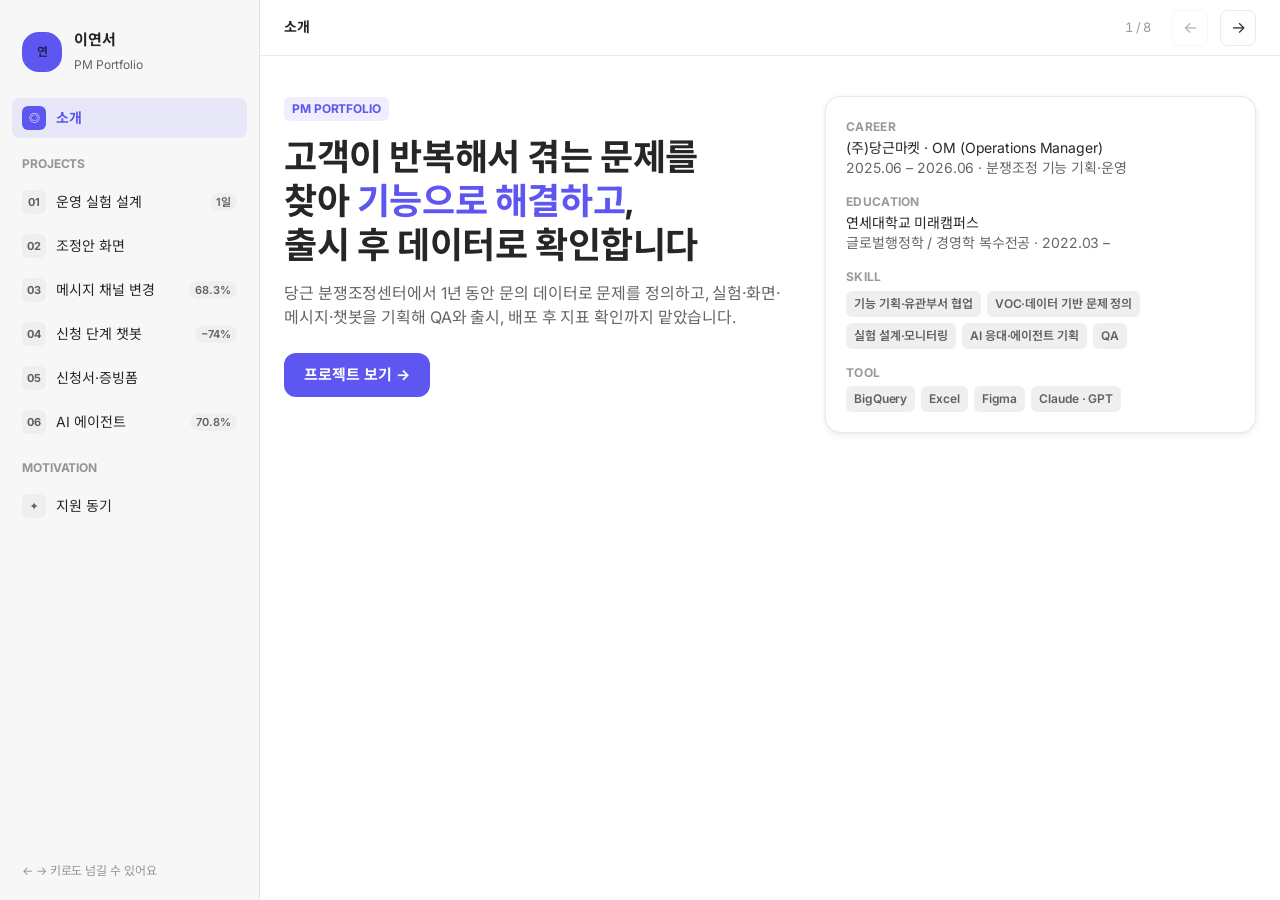
==== channeltalk/index.html @ 68625b99 "Add Channel Talk PMA portfolio page Co-Authored-By: Claude Opus 5.5 <noreply@anthropic.com>" ====
<!doctype html>
<html lang="ko">
<head>
<meta charset="utf-8">
<meta name="viewport" content="width=device-width, initial-scale=1, viewport-fit=cover">
<meta name="robots" content="noindex, nofollow">
<meta name="description" content="이연서 PM 포트폴리오 · 채널톡 Product Manager Assistant 지원">
<style>:root{padding-top:env(safe-area-inset-top,0px);padding-bottom:env(safe-area-inset-bottom,0px)}body{margin:0}img{max-width:100%}[hidden]{display:none!important}</style>
<title>이연서 PM 포트폴리오</title>
<link rel="preconnect" href="https://fonts.googleapis.com">
<link rel="preconnect" href="https://fonts.gstatic.com" crossorigin>
<link rel="stylesheet" href="https://fonts.googleapis.com/css2?family=Inter:wght@400;600;700&family=Noto+Sans+KR:wght@400;500;700&display=swap">
<style>
/* Layout: desk-style app shell (sidebar + page view), tokens follow Channel Talk's open-source Bezier design system. One page per project, routed by hash. */
:root{
  --bg-lounge:#F7F7F8; --bg-white:#FFFFFF; --bg-lightest:#00000008; --bg-lighter:#0000000D; --bg-grey:#EFEFF0;
  --txt-darkest:#000000D9; --txt-dark:#00000099; --txt-light:#00000066; --line:#00000014;
  --blue:#5E56F0; --blue-dark:#4E40C9; --blue-lightest:#5E56F01A; --blue-light:#5E56F033;
  --green:#31A552; --green-lightest:#31A5521A; --red:#E94E58; --red-lightest:#E94E581A; --orange:#F4800B;
  --ev2:0 0 2px #0000000D, 0 2px 6px #00000014; --ev3:0 0 2px #0000000D, 0 4px 12px #00000026; --ev5:0 0 2px #0000000D, 0 6px 40px #0000004D;
  --font:Inter,"Noto Sans KR",-apple-system,BlinkMacSystemFont,"Helvetica Neue","Segoe UI",system-ui,sans-serif;
  --r8:8px; --r12:12px; --r16:16px; --r20:20px;
}
@media (prefers-color-scheme: dark){:root:not([data-theme="light"]){
  --bg-lounge:#1B1B1E; --bg-white:#242428; --bg-lightest:#FFFFFF0D; --bg-lighter:#FFFFFF14; --bg-grey:#313234;
  --txt-darkest:#FFFFFFCC; --txt-dark:#FFFFFF99; --txt-light:#FFFFFF66; --line:#FFFFFF14;
  --blue:#6687FF; --blue-dark:#5E56F0; --blue-lightest:#6687FF1F; --blue-light:#6687FF33;
  --green-lightest:#31A55226; --red-lightest:#E94E5826;
  --ev2:0 0 2px #00000014, 0 2px 6px #00000026; --ev3:0 0 2px #00000014, 0 4px 12px #00000033; --ev5:0 0 2px #00000014, 0 6px 40px #00000099; color-scheme:dark}}
:root[data-theme="dark"]{
  --bg-lounge:#1B1B1E; --bg-white:#242428; --bg-lightest:#FFFFFF0D; --bg-lighter:#FFFFFF14; --bg-grey:#313234;
  --txt-darkest:#FFFFFFCC; --txt-dark:#FFFFFF99; --txt-light:#FFFFFF66; --line:#FFFFFF14;
  --blue:#6687FF; --blue-dark:#5E56F0; --blue-lightest:#6687FF1F; --blue-light:#6687FF33;
  --green-lightest:#31A55226; --red-lightest:#E94E5826;
  --ev2:0 0 2px #00000014, 0 2px 6px #00000026; --ev3:0 0 2px #00000014, 0 4px 12px #00000033; --ev5:0 0 2px #00000014, 0 6px 40px #00000099; color-scheme:dark}

*{box-sizing:border-box}
html,body{height:100%}
body{background:var(--bg-lounge);color:var(--txt-darkest);font-family:var(--font);font-size:15px;line-height:1.6;letter-spacing:-0.1px;word-break:keep-all;overflow-wrap:break-word}
h1,h2,h3,h4,p{margin:0}
h1,h2,h3{letter-spacing:-0.4px;text-wrap:balance}
img{display:block;max-width:100%;height:auto}
button{font:inherit;color:inherit}
a{color:var(--blue)}
:focus-visible{outline:2px solid var(--blue);outline-offset:2px}

/* ── shell ── */
.app{display:grid;grid-template-columns:260px minmax(0,1fr);height:100%}
.side{display:flex;flex-direction:column;gap:4px;padding:20px 12px;padding-left:max(12px,env(safe-area-inset-left,0px));border-right:1px solid var(--line);overflow-y:auto;background:var(--bg-lounge)}
.me{display:flex;gap:12px;align-items:center;padding:8px 10px 18px}
.avatar{width:40px;height:40px;border-radius:42%;background:var(--blue);color:#fff;display:grid;place-items:center;font-weight:700;font-size:16px;flex:none}
.me b{display:block;font-size:15px}
.me span{font-size:12px;color:var(--txt-dark)}
.grp{font-size:12px;line-height:16px;color:var(--txt-light);font-weight:700;padding:14px 10px 6px}
.nav-btn{display:flex;align-items:center;gap:10px;width:100%;border:0;background:transparent;text-align:left;padding:8px 10px;border-radius:var(--r8);cursor:pointer;font-size:14px;line-height:18px;color:var(--txt-darkest)}
.nav-btn:hover{background:var(--bg-lighter)}
.nav-btn[aria-current="page"]{background:var(--blue-lightest);color:var(--blue);font-weight:700}
.nav-btn .ic{width:24px;height:24px;border-radius:6px;background:var(--bg-grey);display:grid;place-items:center;font-size:11px;font-weight:700;color:var(--txt-dark);flex:none}
.nav-btn[aria-current="page"] .ic{background:var(--blue);color:#fff}
.nav-btn .lbl{flex:1;min-width:0;white-space:nowrap;overflow:hidden;text-overflow:ellipsis}
.nav-btn .badge{font-size:11px;line-height:16px;padding:1px 6px;border-radius:99px;background:var(--bg-grey);color:var(--txt-dark);font-weight:600;white-space:nowrap}
.side .foot{margin-top:auto;padding:16px 10px 0;font-size:12px;color:var(--txt-light)}

.main{display:flex;flex-direction:column;min-width:0;height:100%}
.top{display:flex;align-items:center;gap:12px;height:56px;flex:none;padding-left:24px;padding-right:max(24px,env(safe-area-inset-right,0px));border-bottom:1px solid var(--line);background:var(--bg-white)}
.crumb{flex:1;min-width:0;font-size:14px;color:var(--txt-dark);white-space:nowrap;overflow:hidden;text-overflow:ellipsis}
.crumb b{color:var(--txt-darkest)}
.menu-btn{display:none}
.icon-btn{width:36px;height:36px;border-radius:var(--r8);border:1px solid var(--line);background:var(--bg-white);cursor:pointer;display:grid;place-items:center;font-size:16px}
.icon-btn:hover{background:var(--bg-lightest)}
.icon-btn:disabled{opacity:.35;cursor:default}
.icon-btn.menu-btn{display:none}
@media (max-width:960px){.icon-btn.menu-btn{display:grid}}
.pageno{font-size:13px;color:var(--txt-light);font-variant-numeric:tabular-nums;min-width:44px;text-align:center}
.view{flex:1;overflow-y:auto;background:var(--bg-white)}
.page{max-width:1040px;margin:0 auto;padding-block:40px 64px;padding-left:max(24px,env(safe-area-inset-left,0px));padding-right:max(24px,env(safe-area-inset-right,0px))}
.page[hidden]{display:none}
@media (prefers-reduced-motion:no-preference){.page.enter{animation:enter .28s ease both}@keyframes enter{from{transform:translateY(8px)}to{transform:none}}}

/* ── page parts ── */
.tag{display:inline-flex;align-items:center;gap:6px;font-size:12px;line-height:16px;font-weight:700;color:var(--blue);background:var(--blue-lightest);padding:4px 8px;border-radius:6px}
.p-title{font-size:30px;line-height:36px;font-weight:700;margin-top:12px}
.p-meta{margin-top:8px;font-size:14px;color:var(--txt-dark)}
.kpis{display:flex;gap:8px;flex-wrap:wrap;margin-top:20px}
.kpi{display:flex;align-items:baseline;gap:8px;padding:10px 14px;border-radius:var(--r12);background:var(--bg-lounge);border:1px solid var(--line)}
.kpi b{font-size:22px;line-height:28px;font-weight:700;font-variant-numeric:tabular-nums;letter-spacing:-0.4px}
.kpi span{font-size:13px;color:var(--txt-dark)}
.kpi.pri{background:var(--blue);border-color:transparent}
.kpi.pri b,.kpi.pri span{color:#fff}

.cols{display:grid;grid-template-columns:minmax(0,1fr) minmax(0,1fr);gap:24px;margin-top:32px;align-items:start}
.stack{display:flex;flex-direction:column;gap:12px;min-width:0}
.sticky{position:sticky;top:20px}
.card{background:var(--bg-white);border:1px solid var(--line);border-radius:var(--r16);padding:20px;box-shadow:var(--ev2)}
.card .k{display:inline-block;font-size:11px;line-height:16px;font-weight:700;letter-spacing:.4px;padding:2px 6px;border-radius:4px;margin-bottom:10px}
.k.why{background:var(--red-lightest);color:var(--red)}
.k.how{background:var(--blue-lightest);color:var(--blue)}
.k.res{background:var(--bg-grey);color:var(--txt-dark)}
.k.learn{background:var(--green-lightest);color:var(--green)}
.card h3{font-size:17px;line-height:24px;font-weight:700;margin-bottom:6px}
.card p{color:var(--txt-dark);font-size:15px;line-height:24px}
.card p + h3{margin-top:16px}
.card.learn{background:var(--green-lightest);border-color:transparent;box-shadow:none}
.card.learn p{color:var(--txt-darkest)}

.res-grid{display:grid;grid-template-columns:repeat(2,minmax(0,1fr));gap:10px}
.res{background:var(--bg-lounge);border-radius:var(--r12);padding:14px 16px;min-width:0}
.res b{display:block;font-size:22px;line-height:28px;font-weight:700;letter-spacing:-0.4px;font-variant-numeric:tabular-nums}
.res span{font-size:13px;color:var(--txt-dark)}
.meter{height:6px;border-radius:99px;background:var(--bg-grey);position:relative;margin-top:8px}
.meter i{position:absolute;inset:0 auto 0 0;border-radius:99px;background:var(--blue)}
.meter s{position:absolute;top:-3px;bottom:-3px;width:2px;background:var(--red)}

/* device + gallery */
.device{width:100%;background:#151517;border-radius:13%/6.2%;padding:2.6%;box-shadow:var(--ev3)}
.device .scr{border-radius:10.5%/4.85%;overflow:hidden;aspect-ratio:390/844;background:#fff}
.device .scr img{width:100%;height:100%;object-fit:cover;object-position:top}
.gallery{background:var(--bg-lounge);border-radius:var(--r20);padding:24px;border:1px solid var(--line)}
.g-view{max-width:250px;margin:0 auto}
.g-cap{text-align:center;margin-top:16px}
.g-cap b{display:block;font-size:15px}
.g-cap span{font-size:14px;color:var(--txt-dark)}
.dots{display:flex;justify-content:center;gap:6px;margin-top:14px}
.dots button{height:28px;padding:0 10px;border-radius:99px;border:1px solid var(--line);background:var(--bg-white);cursor:pointer;font-size:12px;font-weight:600;color:var(--txt-dark)}
.dots button[aria-pressed="true"]{background:var(--blue);border-color:transparent;color:#fff}

.seg{display:inline-flex;gap:2px;padding:3px;border-radius:var(--r12);background:var(--bg-grey)}
.seg button{border:0;background:transparent;padding:7px 14px;border-radius:9px;font-size:13px;font-weight:600;color:var(--txt-dark);cursor:pointer}
.seg button[aria-pressed="true"]{background:var(--bg-white);color:var(--txt-darkest);box-shadow:var(--ev2)}

.zoom{display:block;width:100%;border:1px solid var(--line);background:#fff;border-radius:var(--r16);padding:12px;cursor:zoom-in;position:relative;box-shadow:var(--ev2)}
.zoom img{border-radius:8px;width:100%}
.zoom .hint{position:absolute;right:12px;bottom:12px;font-size:12px;font-weight:600;background:#000000BF;color:#fff;padding:4px 10px;border-radius:99px}
.cap{font-size:13px;color:var(--txt-dark);margin-top:8px}
dialog.lb{border:0;padding:0;background:transparent;max-width:min(96vw,1600px);max-height:92vh}
dialog.lb::backdrop{background:#000000BF}
dialog.lb img{max-height:88vh;width:auto;border-radius:12px;background:#fff}
dialog.lb .close{position:fixed;top:calc(env(safe-area-inset-top,0px) + 16px);right:max(16px,env(safe-area-inset-right,0px));width:40px;height:40px;border-radius:50%;border:0;background:#fff;color:#000;font-size:18px;cursor:pointer}

/* home */
.hello{display:grid;grid-template-columns:minmax(0,1.2fr) minmax(0,1fr);gap:24px;align-items:start}
.hello h1{font-size:36px;line-height:44px;font-weight:700;margin-top:14px}
.hello h1 em{font-style:normal;color:var(--blue)}
.hello .lead{margin-top:14px;font-size:16px;line-height:24px;color:var(--txt-dark)}
.cta{display:inline-flex;align-items:center;gap:8px;margin-top:24px;height:44px;padding:0 20px;border-radius:var(--r12);border:0;background:var(--blue);color:#fff;font-weight:700;font-size:15px;cursor:pointer}
.cta:hover{background:var(--blue-dark)}
.prof dl{margin:0;display:flex;flex-direction:column;gap:14px}
.prof dt{font-size:12px;font-weight:700;color:var(--txt-light);letter-spacing:.3px}
.prof dd{margin:2px 0 0;font-size:14px;line-height:20px}
.prof dd span{color:var(--txt-dark)}
.chips{display:flex;flex-wrap:wrap;gap:6px;margin-top:4px}
.chips span{font-size:12px;font-weight:600;padding:3px 8px;border-radius:6px;background:var(--bg-grey);color:var(--txt-dark)}

/* motivation */
.motive{max-width:760px}
.m-steps{display:flex;flex-direction:column;gap:12px;margin-top:28px}
.m-steps p{font-size:16px;line-height:26px}
.m-steps b{color:var(--blue)}
/* closing — messenger style */
.chat{max-width:560px;margin:0 auto;background:var(--bg-lounge);border:1px solid var(--line);border-radius:var(--r20);box-shadow:var(--ev3);overflow:hidden}
.chat-h{display:flex;gap:10px;align-items:center;padding:14px 16px;background:var(--bg-white);border-bottom:1px solid var(--line)}
.chat-h b{font-size:15px}
.chat-h span{font-size:12px;color:var(--txt-dark)}
.chat-b{display:flex;flex-direction:column;gap:10px;padding:20px 16px}
.bub{max-width:82%;padding:10px 14px;border-radius:16px;font-size:15px;line-height:22px}
.bub.in{background:var(--bg-white);box-shadow:var(--ev2);border-top-left-radius:4px}
.bub.out{align-self:flex-end;background:var(--blue);color:#fff;border-top-right-radius:4px}
.who-row{display:flex;gap:8px;align-items:flex-start}
.who-row .avatar{width:28px;height:28px;font-size:12px}

@media (max-width:960px){
  .app{grid-template-columns:1fr}
  .side{position:fixed;z-index:20;top:0;bottom:0;left:0;width:min(300px,86vw);padding-top:calc(env(safe-area-inset-top,0px) + 20px);background:var(--bg-lounge);box-shadow:var(--ev5);transform:translateX(-110%);visibility:hidden;transition:transform .25s ease,visibility 0s linear .25s}
  .side.open{transform:none;visibility:visible;transition:transform .25s ease}
  .scrim{position:fixed;inset:0;z-index:15;background:#00000066}
  .menu-btn{display:grid}
  .top{padding-left:max(16px,env(safe-area-inset-left,0px));padding-right:max(16px,env(safe-area-inset-right,0px))}
  .page{padding-left:max(16px,env(safe-area-inset-left,0px));padding-right:max(16px,env(safe-area-inset-right,0px));padding-block:28px 48px}
  .cols,.hello{grid-template-columns:1fr}
  .sticky{position:static}
  .p-title{font-size:24px;line-height:32px}
  .hello h1{font-size:30px;line-height:36px}
}
@media (max-width:480px){
  .res-grid{grid-template-columns:1fr}
  .pageno{display:none}
}
</style>
</head>
<body>

<div class="app">
  <aside class="side" id="side" aria-label="페이지 목록">
    <div class="me"><span class="avatar" aria-hidden="true">연</span><div><b>이연서</b><span>PM Portfolio</span></div></div>
    <button class="nav-btn" data-go="home"><span class="ic">◎</span><span class="lbl">소개</span></button>
    <p class="grp">PROJECTS</p>
    <button class="nav-btn" data-go="p1"><span class="ic">01</span><span class="lbl">운영 실험 설계</span><span class="badge">1일</span></button>
    <button class="nav-btn" data-go="p2"><span class="ic">02</span><span class="lbl">조정안 화면</span></button>
    <button class="nav-btn" data-go="p3"><span class="ic">03</span><span class="lbl">메시지 채널 변경</span><span class="badge">68.3%</span></button>
    <button class="nav-btn" data-go="p4"><span class="ic">04</span><span class="lbl">신청 단계 챗봇</span><span class="badge">−74%</span></button>
    <button class="nav-btn" data-go="p5"><span class="ic">05</span><span class="lbl">신청서·증빙폼</span></button>
    <button class="nav-btn" data-go="p6"><span class="ic">06</span><span class="lbl">AI 에이전트</span><span class="badge">70.8%</span></button>
    <p class="grp">MOTIVATION</p>
    <button class="nav-btn" data-go="end"><span class="ic">✦</span><span class="lbl">지원 동기</span></button>
    <p class="foot">← → 키로도 넘길 수 있어요</p>
  </aside>
  <div class="scrim" id="scrim" hidden></div>

  <div class="main">
    <header class="top">
      <button class="icon-btn menu-btn" id="menu" aria-label="페이지 목록 열기" aria-controls="side" aria-expanded="false">☰</button>
      <p class="crumb" id="crumb"></p>
      <span class="pageno" id="pageno"></span>
      <button class="icon-btn" id="prev" aria-label="이전 페이지">←</button>
      <button class="icon-btn" id="next" aria-label="다음 페이지">→</button>
    </header>
    <main class="view" id="view">

<!-- HOME -->
<section class="page" data-page="home" data-title="소개">
  <div class="hello">
    <div>
      <span class="tag">PM PORTFOLIO</span>
      <h1>고객이 반복해서 겪는 문제를 찾아 <em>기능으로 해결하고</em>, 출시 후 데이터로 확인합니다</h1>
      <p class="lead">당근 분쟁조정센터에서 1년 동안 문의 데이터로 문제를 정의하고, 실험·화면·메시지·챗봇을 기획해 QA와 출시, 배포 후 지표 확인까지 맡았습니다.</p>
      <button class="cta" data-go="p1">프로젝트 보기 →</button>
    </div>
    <div class="card prof">
      <dl>
        <div><dt>CAREER</dt><dd>(주)당근마켓 · OM (Operations Manager)<br><span>2025.06 – 2026.06 · 분쟁조정 기능 기획·운영</span></dd></div>
        <div><dt>EDUCATION</dt><dd>연세대학교 미래캠퍼스<br><span>글로벌행정학 / 경영학 복수전공 · 2022.03 –</span></dd></div>
        <div><dt>SKILL</dt><dd><div class="chips"><span>기능 기획·유관부서 협업</span><span>VOC·데이터 기반 문제 정의</span><span>실험 설계·모니터링</span><span>AI 응대·에이전트 기획</span><span>QA</span></div></dd></div>
        <div><dt>TOOL</dt><dd><div class="chips"><span>BigQuery</span><span>Excel</span><span>Figma</span><span>Claude · GPT</span></div></dd></div>
      </dl>
    </div>
  </div>
</section>

<!-- P1 -->
<section class="page" data-page="p1" data-title="01 운영 실험 설계" hidden>
  <span class="tag">PROJECT 01 · 실험 설계 → 기능 기획</span>
  <h2 class="p-title">처리 실험을 가설과 가드레일로 설계하고, 셀프 해결 기능으로 잇다</h2>
  <p class="p-meta">2026.03 · 실험 설계, 지표·가드레일 정의, 모니터링, 당근페이 협업</p>
  <div class="kpis"><div class="kpi pri"><b>10일 → 1일</b><span>바로구매 첫 응답</span></div><div class="kpi"><b>49% → 2%</b><span>어드민 취소 비율</span></div></div>
  <div class="cols">
    <div class="stack">
      <div class="card"><span class="k why">WHY</span><h3>바로구매 분쟁 4.4배 증가, 첫 응답 10일</h3><p>바로구매 전국 오픈 이후 분쟁이 4.4배 늘어 전체의 50%를 차지했고, 첫 응답까지 10일이 걸려 KPI 미달이 이어졌습니다. 문제제기 후 구매확정이나 거래취소를 직접 할 수 없어 분쟁센터로 들어오는 사용자도 있었습니다.</p></div>
      <div class="card"><span class="k how">HOW</span><h3>가설: 일반거래를 자동화하면 바로구매에 집중할 수 있다</h3><p>일반거래 조정안 발송을 자동화하면 처리 인력을 바로구매로 옮겨 첫 응답을 줄일 수 있다고 봤습니다. 자동화가 도움이 되는지보다 얼마나 줄어드는지를 확인하는 데 목적을 두고, 성공 지표와 가드레일을 함께 정했습니다.</p><h3>다음 단계: 분쟁 전 셀프 해결 경로</h3><p>모든 건을 운영자가 처리하기보다 사용자가 직접 해결할 경로가 필요하다고 판단했습니다. 당근페이와 협업해 유저 간 구매확정·거래취소 기능을 추가하고, 일정·리스크를 공유하며 배포 전 QA로 시나리오를 점검했습니다.</p></div>
    </div>
    <div class="stack sticky">
      <div class="card"><span class="k res">RESULT</span>
        <div class="res-grid">
          <div class="res"><b>10일 → 1일</b><span>첫 응답 · 실험 기간</span></div>
          <div class="res"><b>73%</b><span>핑퐁률 · 가드레일 85%</span><div class="meter"><i style="width:73%"></i><s style="left:85%"></s></div></div>
          <div class="res"><b>49% → 2%</b><span>어드민 취소 비율</span></div>
          <div class="res"><b>약 25시간 ↓</b><span>구매확정 리드타임</span></div>
        </div>
      </div>
      <div class="card learn"><span class="k learn">LEARNED</span><h3>속도만으로는 인입이 줄지 않는다</h3><p>처리 속도를 높여도 문제제기 후 사용자가 스스로 끝낼 경로가 없으면 인입은 계속 쌓였습니다. 실험 결과를 다음 기능을 정하는 근거로 썼습니다.</p></div>
    </div>
  </div>
</section>

<!-- P2 -->
<section class="page" data-page="p2" data-title="02 조정안 화면" hidden>
  <span class="tag">PROJECT 02 · 화면 설계</span>
  <h2 class="p-title">조정안 응답을 화면 안에서 끝내도록</h2>
  <p class="p-meta">2026.06 · 화면 설계, 유저향·어드민향 플로우 정의</p>
  <div class="cols">
    <div class="stack">
      <div class="card"><span class="k why">WHY</span><h3>문의로 한 번 더 전달하던 수락·거절</h3><p>조정안을 받은 뒤 수락·거절 의사를 문의로 다시 보내야 했습니다. 최종 결정에 영향을 주는 단계인데 정해진 구조가 없었습니다.</p></div>
      <div class="card"><span class="k how">HOW</span><h3>한 화면에서 확인하고 바로 응답</h3><p>조정 금액, 물품 반환 여부, 조정 내용을 한 화면에 모으고 수락·거절을 화면 안에서 끝내도록 했습니다.</p><h3>결제 방식과 응답에 따라 분기</h3><p>바로구매·일반거래, 수락·거절·48시간 내 미응답, 2차 조정안까지 경우를 나눠 유저향·어드민향 플로우를 함께 설계했습니다.</p></div>
      <button class="zoom" data-zoom="img/adj-flow.jpg" aria-label="조정안 전체 플로우 크게 보기"><img src="img/adj-flow.jpg" alt="조정안 유저향 전체 플로우" width="1800" height="645" loading="lazy"><span class="hint">크게 보기</span></button>
      <p class="cap">조정안 유저향 전체 플로우 · 왼쪽 바로구매, 오른쪽 일반거래</p>
    </div>
    <div class="stack sticky">
      <div class="gallery" data-gallery>
        <div class="g-view"><div class="device"><div class="scr"><img data-g-img src="img/adj-confirm.jpg" alt="조정안 확인 화면" loading="lazy"></div></div></div>
        <div class="g-cap"><b data-g-t>① 조정안 확인</b><span data-g-d>조정 유형·금액·반환 여부·조정 내용을 한 화면에 모으고 수락·거절 제공</span></div>
        <div class="dots" role="group" aria-label="화면 선택">
          <button aria-pressed="true" data-img="img/adj-confirm.jpg" data-t="① 조정안 확인" data-d="조정 유형·금액·반환 여부·조정 내용을 한 화면에 모으고 수락·거절 제공">확인</button>
          <button aria-pressed="false" data-img="img/adj-accept.jpg" data-t="② 수락 확인" data-d="바텀시트로 한 번 더 확인하고, 양측 모두 수락해야 종결됨을 안내">수락</button>
          <button aria-pressed="false" data-img="img/adj-wait.jpg" data-t="③ 응답 대기" data-d="상대방 응답을 기다리는 상태와 결과 알림 방식을 안내">대기</button>
          <button aria-pressed="false" data-img="img/adj-done.jpg" data-t="④ 조정 완료" data-d="양측 수락 시 종결, 이행 방식은 당사자 간 대화로 정하도록 안내">완료</button>
        </div>
      </div>
    </div>
  </div>
</section>

<!-- P3 -->
<section class="page" data-page="p3" data-title="03 메시지 채널 변경" hidden>
  <span class="tag">PROJECT 03 · 메시지 채널 변경</span>
  <h2 class="p-title">안내 채널과 메시지 구조를 바꿔 다음 행동을 이끌다</h2>
  <p class="p-meta">2026.05 · 안내 채널 전환, 단계별 메시지·CTA 설계, 지표 추적</p>
  <div class="kpis"><div class="kpi pri"><b>25% → 68.3%</b><span>메시지 클릭률</span></div><div class="kpi"><b>+15.8%p</b><span>사실관계 확인서 제출률</span></div></div>
  <div class="cols">
    <div class="stack">
      <div class="card"><span class="k why">WHY</span><h3>중요한 분쟁 안내를 놓치는 사용자</h3><p>분쟁 답변이 일반 문의 알림에 섞여 클릭률이 25%에 그쳤습니다. 조정이 문의 스레드 안에서 핑퐁으로 진행되다 보니 절차·FAQ·확인서 요청이 다른 문의에 묻혔고, 이를 놓치면 이후 행동과 처리까지 지연됐습니다.</p></div>
      <div class="card"><span class="k how">HOW</span><h3>채널 전환과 메시지 재구성</h3><p>분쟁 주요 안내를 문의 알림에서 거래 채팅방 메시지로 옮기고, 헤더·핵심 본문·CTA·FAQ 순서로 다시 구성했습니다. 신청인에게는 증빙폼을, 피신청인에게는 사실관계 확인서를 연결했습니다.</p><h3>지금 어느 단계인지 보이게, 단계마다 다음 행동 하나</h3><p>메시지 상단에 접수 → 검토 → 조정 → 종결 단계를 표시하고, 접수 단계에는 증빙자료 제출, 조정 단계에는 조정안 확인처럼 CTA를 하나로 정리했습니다.</p></div>
      <button class="zoom" data-zoom="img/stage-msgs.jpg" aria-label="단계별 메시지 설계 크게 보기"><img src="img/stage-msgs.jpg" alt="접수·검토·조정·종결 단계별 메시지 설계" width="1508" height="1312" loading="lazy"><span class="hint">크게 보기</span></button>
      <p class="cap">단계별 메시지 설계</p>
    </div>
    <div class="stack sticky">
      <div class="gallery" data-gallery>
        <div style="text-align:center;margin-bottom:18px"><div class="seg" role="group" aria-label="변경 전후">
          <button aria-pressed="false" data-img="img/msg-asis.jpg" data-t="As-Is · 클릭률 25%" data-d="분쟁 안내가 일반 문의 알림에 섞여 중요한 요청을 놓쳤습니다">As-Is 문의 알림</button>
          <button aria-pressed="true" data-img="img/msg-tobe.jpg" data-t="To-Be · 클릭률 68.3%" data-d="이미 대화하던 거래 채팅방에서 지금 단계와 해야 할 일을 바로 확인합니다">To-Be 채팅방</button>
        </div></div>
        <div class="g-view"><div class="device"><div class="scr"><img data-g-img src="img/msg-tobe.jpg" alt="채팅방 단계별 메시지" loading="lazy"></div></div></div>
        <div class="g-cap"><b data-g-t>To-Be · 클릭률 68.3%</b><span data-g-d>이미 대화하던 거래 채팅방에서 지금 단계와 해야 할 일을 바로 확인합니다</span></div>
      </div>
    </div>
  </div>
</section>

<!-- P4 -->
<section class="page" data-page="p4" data-title="04 신청 단계 챗봇" hidden>
  <span class="tag">PROJECT 04 · 신청 단계 챗봇</span>
  <h2 class="p-title">분쟁 신청 앞단에서 불필요한 인입을 줄이다</h2>
  <p class="p-meta">2025.11 – 2026.02 · 안내 화면 기획, QA, 챗봇 기획, 효과 측정</p>
  <div class="kpis"><div class="kpi pri"><b>−74%</b><span>개입 불가 인입</span></div><div class="kpi"><b>+22%</b><span>유효 티켓 인입</span></div></div>
  <div class="cols">
    <div class="stack">
      <div class="card"><span class="k why">WHY</span><h3>인입 후에야 개입 여부를 판단</h3><p>인입을 유형별로 보니 34%가 개입 불가 대상이었습니다. 사후 분류로는 인입 총량이 줄지 않았습니다.</p></div>
      <div class="card"><span class="k how">HOW</span><h3>1차 시도: 신청 전 안내 팝업</h3><p>확인 사항과 개입이 어려운 경우를 단계별 팝업으로 안내하고, 1·2차 QA로 여백·아이콘·CTA 색상을 디자인 시스템 기준에 맞췄습니다. 인입은 8.8% 줄었지만 개입 불가 비중은 34%에서 28%에 머물렀습니다. 안내보다 판단 시점을 바꿔야 한다고 봤습니다.</p><h3>판단을 신청 앞단으로 이동</h3><p>챗봇이 게시글과 채팅을 읽고 분쟁 상황과 신청 가능 여부를 판단하도록 설계했습니다. 판매자·구매자별 신청 가능 유형과 모범답변은 정책 문서로 정의했고, 분석 결과로 신청서의 날짜·거래내용·분쟁원인을 미리 채웠습니다.</p></div>
      <div class="card learn"><span class="k learn">LEARNED</span><h3>AI 판단에는 넘어설 수 있는 길이 함께 있어야 한다</h3><p>운영 부담을 줄이면서도 잘못된 판단 때문에 정당한 신청이 막히지 않도록 예외 경로를 남겼습니다. 챗봇이 개입 불가로 판단해도 3회 이상 대화하면 신청 버튼이 노출됩니다.</p></div>
    </div>
    <div class="stack sticky">
      <div class="gallery" data-gallery>
        <div class="g-view"><div class="device"><div class="scr"><img data-g-img src="img/bot-types.jpg" alt="개입이 어려운 경우 안내" loading="lazy"></div></div></div>
        <div class="g-cap"><b data-g-t>개입이 어려운 경우</b><span data-g-d>신청 전에 센터가 다룰 수 없는 유형을 먼저 보여줍니다</span></div>
        <div class="dots" role="group" aria-label="화면 선택">
          <button aria-pressed="true" data-img="img/bot-types.jpg" data-t="개입이 어려운 경우" data-d="신청 전에 센터가 다룰 수 없는 유형을 먼저 보여줍니다">유형 안내</button>
          <button aria-pressed="false" data-img="img/bot-consent.jpg" data-t="채팅 분석 동의" data-d="AI가 상대방과의 채팅을 확인하는 데 동의를 받고 분석합니다">분석 동의</button>
          <button aria-pressed="false" data-img="img/bot-result.jpg" data-t="판단과 예외 경로" data-d="판단 이유를 설명하고, 필요하면 신청으로 넘어갈 수 있게 합니다">판단 결과</button>
        </div>
      </div>
    </div>
  </div>
</section>

<!-- P5 -->
<section class="page" data-page="p5" data-title="05 신청서·증빙폼" hidden>
  <span class="tag">PROJECT 05 · 신청서·증빙폼</span>
  <h2 class="p-title">분쟁 신청서와 증빙폼을 구조화하다</h2>
  <p class="p-meta">2026 · 양식·화면 설계, 공용 모듈화</p>
  <div class="cols" style="grid-template-columns:minmax(0,1fr);max-width:720px">
    <div class="stack">
      <div class="card"><span class="k why">WHY</span><h3>증빙을 문의로만 받던 구조</h3><p>다양한 확장자의 파일을 받기 어렵고, 개인정보 파기에도 리소스가 들었습니다.</p></div>
      <div class="card"><span class="k how">HOW</span><h3>당근폼 기반 증빙폼을 공용 모듈로</h3><p>문의 안에서 주고받는 증빙폼 화면을 설계하고, 중고거래 외 여러 도메인에서 증빙·소명 폼으로 재사용되도록 했습니다.</p></div>
    </div>
  </div>
</section>

<!-- P6 -->
<section class="page" data-page="p6" data-title="06 AI 에이전트" hidden>
  <span class="tag">PROJECT 06 · AI 에이전트</span>
  <h2 class="p-title">AI에게 맡길 범위와 사람이 확인할 지점을 나누다</h2>
  <p class="p-meta">2026.03 – 06 · 프롬프트 작성, 툴 연결, 테스트·배포, 품질 점검</p>
  <div style="margin-top:20px"><div class="seg" role="tablist" aria-label="에이전트 선택">
    <button role="tab" aria-pressed="true" aria-selected="true" data-tab="ag1">조정안 작성 에이전트</button>
    <button role="tab" aria-pressed="false" aria-selected="false" data-tab="ag2">FAQ 응대 에이전트</button>
  </div></div>
  <div id="ag1" class="cols" role="tabpanel">
    <div class="stack">
      <div class="card"><span class="k why">WHY</span><h3>일평균 150건 적체, 조정안 작성이 병목</h3><p>인입 대비 처리 캐파가 부족해 일평균 150건이 적체됐고, 느린 처리는 강성 클레임으로 이어졌습니다. 오퍼레이터 인터뷰로 조정안 작성 부담을 확인해 우선 자동화할 단계로 정했습니다.</p></div>
      <div class="card"><span class="k how">HOW</span><h3>AI 초안 → 운영자 검수 → 발송</h3><p>결제 방식·물품 카테고리별 조정 기준안을 공정위와 내부 기준을 바탕으로 정리했습니다. 에이전트가 게시글과 채팅으로 상황을 파악해 조정 금액과 산정 이유를 쓰고, 오퍼레이터가 검수한 뒤 발송합니다. 채팅 정보가 부족한 거래에서 전액 환불을 제안하는 오류를 발견해 환불 유형별 판단 기준과 프롬프트를 보완했습니다.</p></div>
    </div>
    <div class="stack sticky">
      <div class="card"><span class="k res">RESULT</span><div class="res-grid"><div class="res"><b>2.7 → 58건</b><span>일평균 신규 AI 조정안 발송</span></div><div class="res"><b>150건/일</b><span>도입 전 적체 규모</span></div></div></div>
      <div class="card learn"><span class="k learn">LEARNED</span><h3>발송량과 판단 품질은 함께 봐야 한다</h3><p>자동화 이후에도 정책 판단 오류가 생겨, 운영자 검수와 배포 후 오류 피드백을 이어갔습니다.</p></div>
    </div>
  </div>
  <div id="ag2" class="cols" role="tabpanel" hidden>
    <div class="stack">
      <div class="card"><span class="k why">WHY</span><h3>안내가 있어도 문의로 이어지는 구조</h3><p>FAQ와 정책 안내가 있어도 필요한 정보를 찾지 못하거나 안내만으로 해결하지 못해 문의하는 사용자가 있었습니다. 안내로 해결되는 문의와 개별 확인이 필요한 문의를 구분해야 했습니다.</p></div>
      <div class="card"><span class="k how">HOW</span><h3>1차 답변은 AI, 확인이 필요하면 운영자</h3><p>엔지니어가 만든 에이전트를 바탕으로 FAQ·운영정책을 참고해 답변하도록 프롬프트 작성, 툴 연결, 테스트·배포를 맡았습니다. 추가 질문이 2회 이상 이어지거나 사람의 확인이 필요한 문의는 운영자에게 연결하도록 설계했습니다.</p></div>
    </div>
    <div class="stack sticky">
      <div class="card"><span class="k res">RESULT · 무개입 종결률</span><div class="res-grid">
        <div class="res"><b>70.8%</b><span>전체 · 9,000건 중 6,374건</span><div class="meter"><i style="width:70.8%"></i></div></div>
        <div class="res"><b>83.8%</b><span>신청 전 문의</span><div class="meter"><i style="width:83.8%"></i></div></div>
        <div class="res"><b>26.1%</b><span>제재 문의</span><div class="meter"><i style="width:26.1%;background:var(--red)"></i></div></div>
      </div></div>
      <div class="card learn"><span class="k learn">LEARNED</span><h3>전체 무개입 종결률만으로는 부족</h3><p>전체 수치는 70.8%였지만 문의 유형별 차이가 컸습니다. 신청 전 문의와 제재 문의를 나눠 보며, 자동화 범위는 문의 성격에 따라 판단해야 한다는 점을 확인했습니다.</p></div>
    </div>
  </div>
</section>

<!-- END -->
<section class="page" data-page="end" data-title="지원 동기" hidden>
  <div class="motive">
    <span class="tag">MOTIVATION</span>
    <h2 class="p-title">답변이 아닌 처리까지, AI의 범위를 정하는 일</h2>
    <div class="m-steps">
      <div class="card"><span class="k why">WHY ALF</span><p>2025년 11월 공개된 ALF V2에서 눈에 들어온 것은 범위였습니다. 답변에서 멈추지 않고 주문 변경, 취소, 교환, 반품 처리까지 AI가 맡도록 넓혔다는 점입니다. 당근에서 분쟁조정을 하며 제가 가장 많이 부딪힌 지점도 답변이 아닌 처리였습니다.</p></div>
      <div class="card"><span class="k how">EXPERIENCE</span><p>당근에서는 LLM 챗봇이 분쟁 신청 가능 여부를 먼저 판단하도록 설계해 개입이 필요 없는 인입을 <b>74%</b> 줄였고, 조정안 작성 에이전트로 발송량을 일평균 <b>2.7건에서 58건</b>으로 늘렸습니다. 이 과정에서 AI에게 맡기는 범위를 넓힐수록, 어디까지 자동으로 두고 어디서 사람이 확인할지 정하는 일이 기획의 대부분이라는 걸 배웠습니다.</p></div>
      <div class="card learn"><span class="k learn">AFTER JOINING</span><p>입사 후에는 ALF 관련 프로젝트의 일정과 QA부터 챙기고 싶습니다. 당근페이와 결제 상태별 시나리오를 배포 전에 테스트했던 경험을 살려, 주문 상태에 따라 갈라지는 경우를 빠짐없이 점검하겠습니다. 그리고 고객사가 어디서 자동 처리를 멈추고 상담원에게 넘기는지 VOC로 살피며, 작은 개선을 직접 기획해 출시까지 가져가 보고 싶습니다.</p></div>
    </div>
  </div>
</section>

    </main>
  </div>
</div>

<dialog class="lb" id="lb" aria-label="이미지 크게 보기">
  <button type="button" class="close" id="lb-close" aria-label="닫기">✕</button>
  <img id="lb-img" alt="">
</dialog>

<script>
(function(){
  var pages=[].slice.call(document.querySelectorAll('.page'));
  var ids=pages.map(function(p){return p.dataset.page});
  var navs=[].slice.call(document.querySelectorAll('.nav-btn'));
  var view=document.getElementById('view'), crumb=document.getElementById('crumb');
  var prev=document.getElementById('prev'), next=document.getElementById('next'), no=document.getElementById('pageno');
  var side=document.getElementById('side'), scrim=document.getElementById('scrim'), menu=document.getElementById('menu');
  var cur=null;

  function show(id,push){
    var i=ids.indexOf(id); if(i<0){i=0;id=ids[0];}
    if(id===cur) return; cur=id;
    pages.forEach(function(p){ var on=p.dataset.page===id; p.hidden=!on; p.classList.toggle('enter',on); });
    navs.forEach(function(n){ if(n.dataset.go===id) n.setAttribute('aria-current','page'); else n.removeAttribute('aria-current'); });
    var t=pages[i].dataset.title;
    crumb.innerHTML=(i===0||id==='end')?'<b>'+t+'</b>':'Projects / <b>'+t+'</b>';
    no.textContent=(i+1)+' / '+ids.length;
    prev.disabled=i===0; next.disabled=i===ids.length-1;
    view.scrollTop=0;
    if(push && location.hash!=='#'+id){ try{ history.pushState(null,'','#'+id);}catch(e){ location.hash=id; } }
    closeMenu();
  }
  function step(d){ var i=ids.indexOf(cur)+d; if(i>=0&&i<ids.length) show(ids[i],true); }
  document.querySelectorAll('[data-go]').forEach(function(b){ b.addEventListener('click',function(){ show(b.dataset.go,true); }); });
  prev.addEventListener('click',function(){step(-1)}); next.addEventListener('click',function(){step(1)});
  addEventListener('keydown',function(e){
    if(e.target.closest('input,textarea')||document.getElementById('lb').open) return;
    if(e.key==='ArrowRight') step(1); else if(e.key==='ArrowLeft') step(-1);
  });
  addEventListener('hashchange',function(){ show(location.hash.slice(1),false); });
  addEventListener('popstate',function(){ show(location.hash.slice(1),false); });

  function closeMenu(){ side.classList.remove('open'); scrim.hidden=true; menu.setAttribute('aria-expanded','false'); }
  menu.addEventListener('click',function(){ var o=!side.classList.contains('open'); side.classList.toggle('open',o); scrim.hidden=!o; menu.setAttribute('aria-expanded',String(o)); });
  scrim.addEventListener('click',closeMenu);

  // galleries
  document.querySelectorAll('[data-gallery]').forEach(function(g){
    var btns=g.querySelectorAll('[data-img]');
    btns.forEach(function(b){ b.addEventListener('click',function(){
      btns.forEach(function(x){x.setAttribute('aria-pressed',String(x===b))});
      var im=g.querySelector('[data-g-img]'); im.src=b.dataset.img; im.alt=b.dataset.t;
      g.querySelector('[data-g-t]').textContent=b.dataset.t; g.querySelector('[data-g-d]').textContent=b.dataset.d;
    }); });
  });

  // agent tabs
  var tabs=document.querySelectorAll('[data-tab]');
  tabs.forEach(function(t){ t.addEventListener('click',function(){
    tabs.forEach(function(x){ var on=x===t; x.setAttribute('aria-pressed',String(on)); x.setAttribute('aria-selected',String(on)); document.getElementById(x.dataset.tab).hidden=!on; });
  }); });

  // lightbox
  var lb=document.getElementById('lb'), li=document.getElementById('lb-img');
  document.querySelectorAll('[data-zoom]').forEach(function(z){ z.addEventListener('click',function(){
    li.src=z.dataset.zoom; li.alt=z.querySelector('img').alt; if(lb.showModal) lb.showModal();
  }); });
  document.getElementById('lb-close').addEventListener('click',function(){lb.close()});
  lb.addEventListener('click',function(e){ if(e.target===lb) lb.close(); });

  show(location.hash.slice(1)||'home',false);
})();
</script>

</body>
</html>
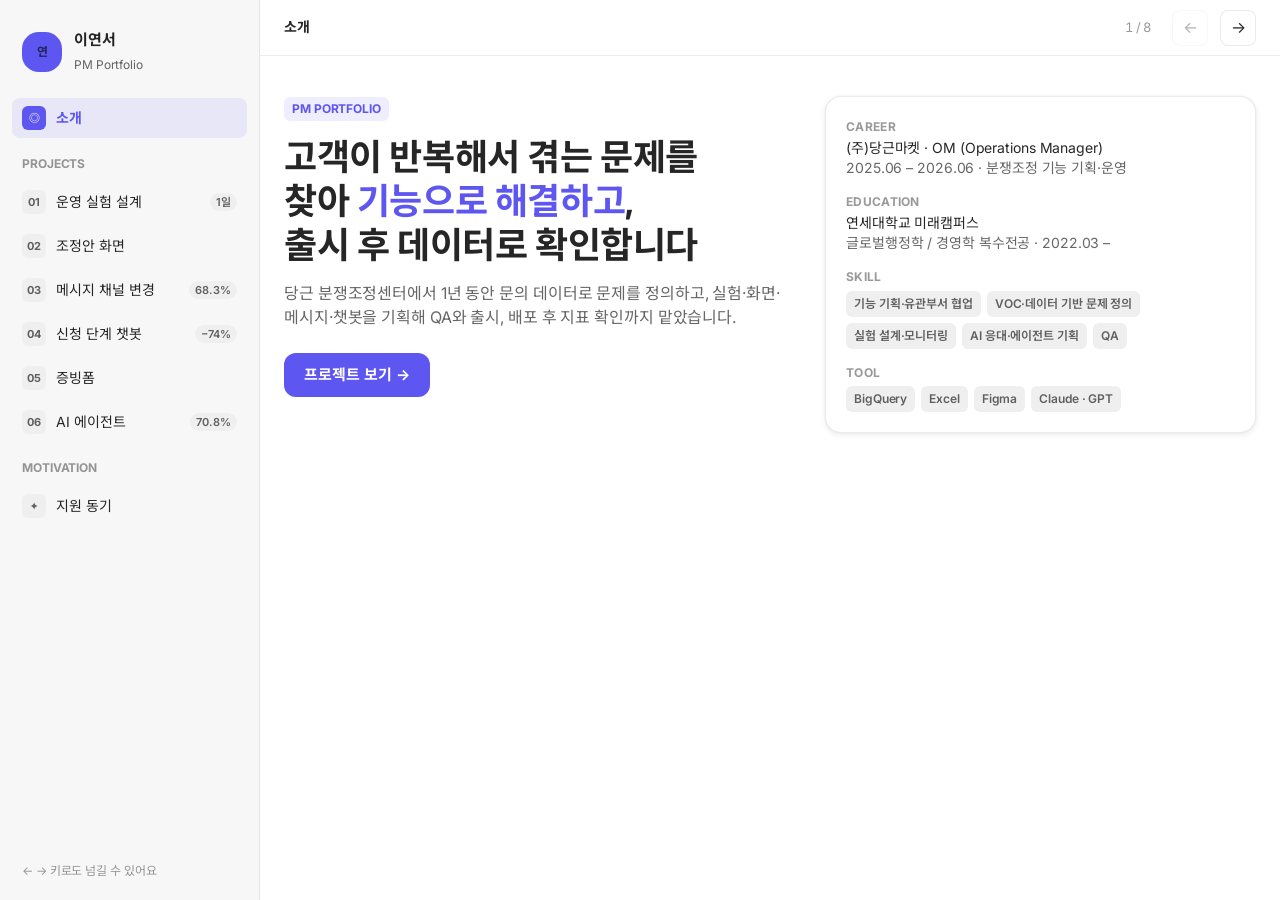
==== commit fc77ec08: "Rename project 05 labels to 증빙폼 Co-Authored-By: Claude Opus 5.5 <noreply@anthropic.com>" ====
--- a/channeltalk/index.html
+++ b/channeltalk/index.html
@@ -198,7 +198,7 @@
     <button class="nav-btn" data-go="p2"><span class="ic">02</span><span class="lbl">조정안 화면</span></button>
     <button class="nav-btn" data-go="p3"><span class="ic">03</span><span class="lbl">메시지 채널 변경</span><span class="badge">68.3%</span></button>
     <button class="nav-btn" data-go="p4"><span class="ic">04</span><span class="lbl">신청 단계 챗봇</span><span class="badge">−74%</span></button>
-    <button class="nav-btn" data-go="p5"><span class="ic">05</span><span class="lbl">신청서·증빙폼</span></button>
+    <button class="nav-btn" data-go="p5"><span class="ic">05</span><span class="lbl">증빙폼</span></button>
     <button class="nav-btn" data-go="p6"><span class="ic">06</span><span class="lbl">AI 에이전트</span><span class="badge">70.8%</span></button>
     <p class="grp">MOTIVATION</p>
     <button class="nav-btn" data-go="end"><span class="ic">✦</span><span class="lbl">지원 동기</span></button>
@@ -341,9 +341,9 @@
 </section>
 
 <!-- P5 -->
-<section class="page" data-page="p5" data-title="05 신청서·증빙폼" hidden>
-  <span class="tag">PROJECT 05 · 신청서·증빙폼</span>
-  <h2 class="p-title">분쟁 신청서와 증빙폼을 구조화하다</h2>
+<section class="page" data-page="p5" data-title="05 증빙폼" hidden>
+  <span class="tag">PROJECT 05 · 증빙폼</span>
+  <h2 class="p-title">증빙폼을 구조화하다</h2>
   <p class="p-meta">2026 · 양식·화면 설계, 공용 모듈화</p>
   <div class="cols" style="grid-template-columns:minmax(0,1fr);max-width:720px">
     <div class="stack">
